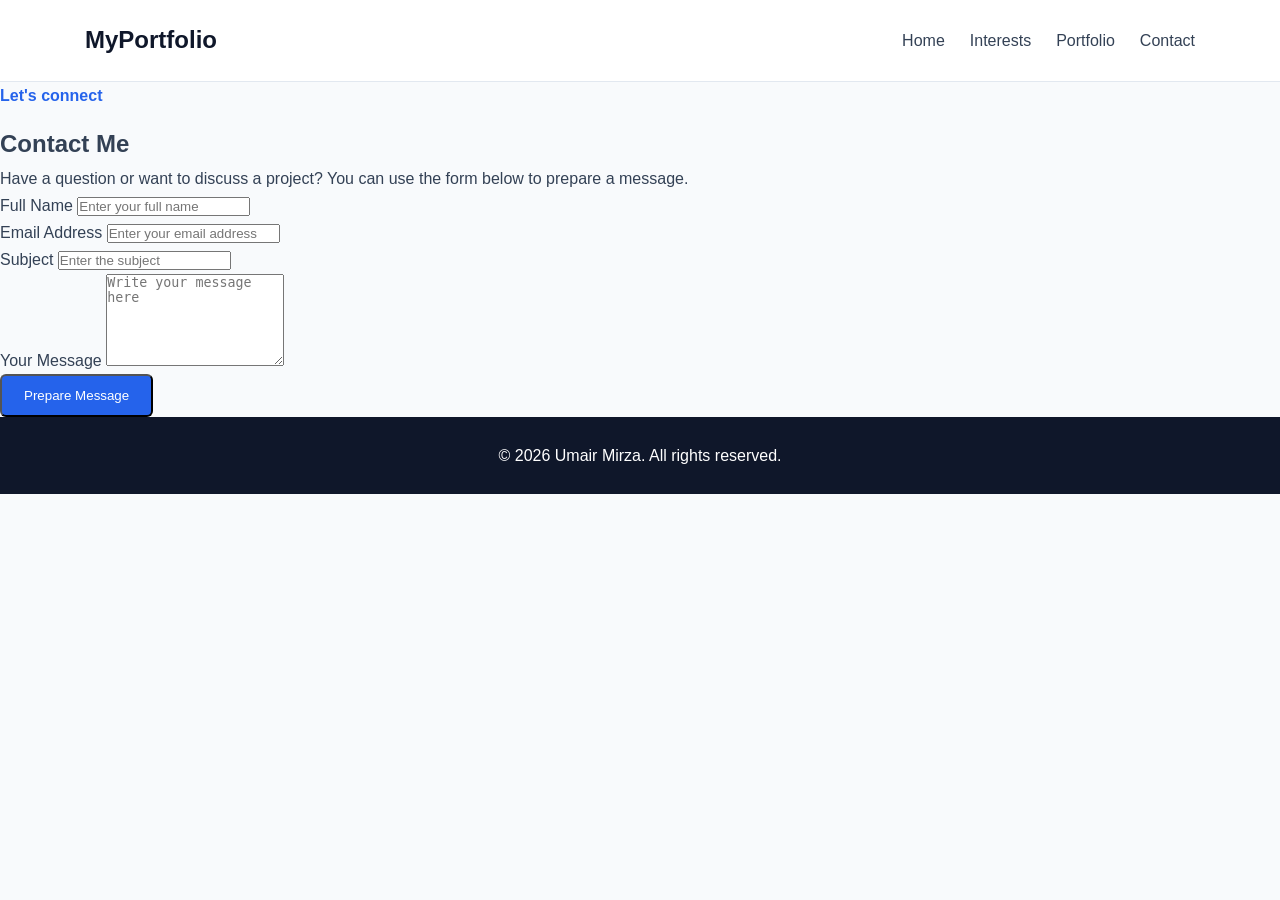
==== contact.html @ 887e73d8 "Create contact.html" ====
<!DOCTYPE html>
<html lang="en">

<head>
    <meta charset="UTF-8">
    <meta name="viewport" content="width=device-width, initial-scale=1.0">
    <meta name="description" content="Contact me about my work, projects and technical interests.">
    <title>Contact Me | My Portfolio</title>
    <link rel="stylesheet" href="assets/css/style.css">
</head>

<body>

<header>
    <nav class="navbar" aria-label="Main navigation">
        <a href="index.html" class="logo">MyPortfolio</a>

        <ul class="nav-links">
            <li><a href="index.html">Home</a></li>
            <li><a href="interests.html">Interests</a></li>
            <li><a href="portfolio.html">Portfolio</a></li>
            <li><a href="contact.html" aria-current="page">Contact</a></li>
        </ul>
    </nav>
</header>

<main class="page-container">

    <section class="page-heading">
        <p class="eyebrow">Let's connect</p>
        <h1>Contact Me</h1>

        <p>
            Have a question or want to discuss a project?
            You can use the form below to prepare a message.
        </p>
    </section>

    <section class="content-card contact-card">

        <form id="contactForm">

            <div class="form-group">
                <label for="name">Full Name</label>

                <input
                    type="text"
                    id="name"
                    name="name"
                    autocomplete="name"
                    required
                    minlength="2"
                    placeholder="Enter your full name"
                >
            </div>

            <div class="form-group">
                <label for="email">Email Address</label>

                <input
                    type="email"
                    id="email"
                    name="email"
                    autocomplete="email"
                    required
                    placeholder="Enter your email address"
                >
            </div>

            <div class="form-group">
                <label for="subject">Subject</label>

                <input
                    type="text"
                    id="subject"
                    name="subject"
                    required
                    placeholder="Enter the subject"
                >
            </div>

            <div class="form-group">
                <label for="message">Your Message</label>

                <textarea
                    id="message"
                    name="message"
                    rows="6"
                    required
                    minlength="10"
                    placeholder="Write your message here"
                ></textarea>
            </div>

            <button type="submit" class="btn">
                Prepare Message
            </button>

            <p
                id="formFeedback"
                role="status"
                aria-live="polite"
            ></p>

        </form>

    </section>

</main>

<footer>
    <p>&copy; 2026 Umair Mirza. All rights reserved.</p>
</footer>

<script src="assets/js/main.js"></script>

</body>
</html>
---- assets/css/style.css ----
* {
    margin: 0;
    padding: 0;
    box-sizing: border-box;
}

:root {
    --primary: #2563eb;
    --dark: #0f172a;
    --text: #334155;
    --muted: #64748b;
    --background: #f8fafc;
    --white: #ffffff;
}

body {
    font-family: Arial, sans-serif;
    background: var(--background);
    color: var(--text);
    line-height: 1.7;
}



header {
    background: var(--white);
    border-bottom: 1px solid #e2e8f0;
}

.navbar {
    max-width: 1150px;
    margin: auto;
    padding: 20px;
    display: flex;
    justify-content: space-between;
    align-items: center;
}

.logo {
    font-size: 24px;
    font-weight: bold;
    color: var(--dark);
    text-decoration: none;
}

.nav-links {
    display: flex;
    gap: 25px;
    list-style: none;
}

.nav-links a {
    text-decoration: none;
    color: var(--text);
    transition: color 0.3s ease;
}

.nav-links a:hover,
.nav-links a:focus-visible {
    color: var(--primary);
}



.hero {
    max-width: 1150px;
    margin: 70px auto;
    padding: 30px 20px;
    display: flex;
    align-items: center;
    justify-content: space-between;
    gap: 50px;
}

.hero-content {
    flex: 1;
}

.eyebrow {
    color: var(--primary);
    font-weight: bold;
    margin-bottom: 15px;
}

.hero h1 {
    font-size: 48px;
    color: var(--dark);
    line-height: 1.2;
}

.hero h1 span {
    color: var(--primary);
}

.hero h2 {
    margin: 15px 0;
    font-size: 23px;
}

.hero-description {
    margin: 20px 0;
    color: var(--muted);
}

.hero-image img {
    width: 300px;
    height: 300px;
    object-fit: cover;
    border-radius: 20px;
}



.hero-buttons {
    display: flex;
    gap: 15px;
    margin-top: 25px;
    flex-wrap: wrap;
}

.btn {
    display: inline-block;
    padding: 12px 22px;
    background: var(--primary);
    color: var(--white);
    text-decoration: none;
    border-radius: 6px;
}

.btn-outline {
    background: transparent;
    color: var(--primary);
    border: 1px solid var(--primary);
}

.btn:hover {
    opacity: 0.85;
}



.introduction {
    max-width: 900px;
    margin: 70px auto;
    padding: 30px 20px;
}

.introduction h2 {
    color: var(--dark);
    margin-bottom: 15px;
}



footer {
    background: var(--dark);
    color: var(--white);
    text-align: center;
    padding: 25px;
}



@media (max-width: 768px) {

    .navbar {
        flex-direction: column;
        gap: 15px;
    }

    .nav-links {
        flex-wrap: wrap;
        justify-content: center;
        gap: 15px;
    }

    .hero {
        flex-direction: column-reverse;
        text-align: center;
        margin: 35px auto;
    }

    .hero h1 {
        font-size: 36px;
    }

    .hero-buttons {
        justify-content: center;
    }

    .hero-image img {
        width: 230px;
        height: 230px;
    }

}
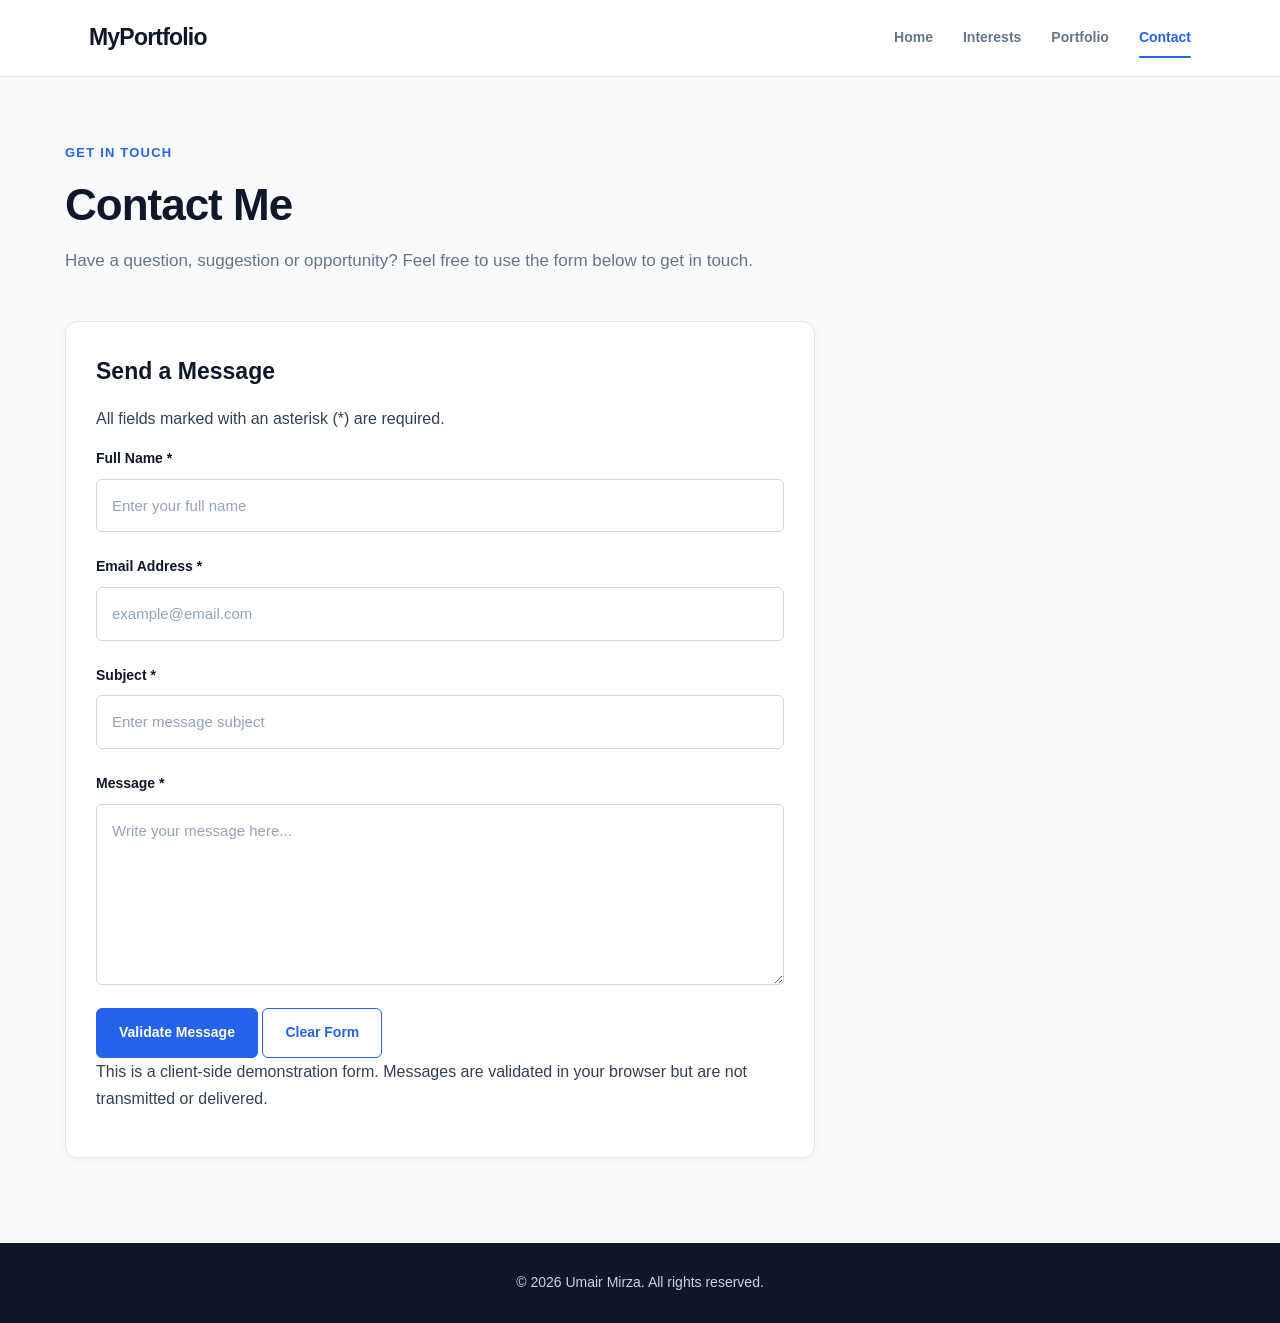
==== commit f56d9eb3: "Revise contact page metadata and form layout Updated contact page content and structure for clarity " ====
--- a/contact.html
+++ b/contact.html
@@ -1,119 +1,238 @@
-
 <!DOCTYPE html>
 <html lang="en">
 
 <head>
+
     <meta charset="UTF-8">
-    <meta name="viewport" content="width=device-width, initial-scale=1.0">
-    <meta name="description" content="Contact me about my work, projects and technical interests.">
-    <title>Contact Me | My Portfolio</title>
+
+    <meta name="viewport"
+          content="width=device-width, initial-scale=1.0">
+
+    <meta name="description"
+          content="Contact Umair Mirza through his personal portfolio.">
+
+    <title>Contact | Umair Mirza</title>
+
     <link rel="stylesheet" href="assets/css/style.css">
+
+    <script src="assets/js/main.js" defer></script>
+
 </head>
 
 <body>
 
 <header>
+
     <nav class="navbar" aria-label="Main navigation">
-        <a href="index.html" class="logo">MyPortfolio</a>
+
+        <a href="index.html" class="logo">
+            MyPortfolio
+        </a>
 
         <ul class="nav-links">
+
             <li><a href="index.html">Home</a></li>
+
             <li><a href="interests.html">Interests</a></li>
+
             <li><a href="portfolio.html">Portfolio</a></li>
-            <li><a href="contact.html" aria-current="page">Contact</a></li>
+
+            <li>
+                <a href="contact.html" aria-current="page">
+                    Contact
+                </a>
+            </li>
+
         </ul>
+
     </nav>
+
 </header>
 
+
 <main class="page-container">
 
     <section class="page-heading">
-        <p class="eyebrow">Let's connect</p>
+
+        <p class="eyebrow">Get In Touch</p>
+
         <h1>Contact Me</h1>
 
         <p>
-            Have a question or want to discuss a project?
-            You can use the form below to prepare a message.
+            Have a question, suggestion or opportunity?
+            Feel free to use the form below to get in touch.
         </p>
+
     </section>
 
+
     <section class="content-card contact-card">
 
-        <form id="contactForm">
-
-            <div class="form-group">
-                <label for="name">Full Name</label>
+        <h2>Send a Message</h2>
+
+        <p>
+            All fields marked with an asterisk (*) are required.
+        </p>
+
+
+        <form id="contactForm" novalidate>
+
+
+
+            <div class="form-group">
+
+                <label for="name">
+                    Full Name *
+                </label>
 
                 <input
                     type="text"
                     id="name"
                     name="name"
+                    placeholder="Enter your full name"
                     autocomplete="name"
                     required
                     minlength="2"
-                    placeholder="Enter your full name"
-                >
-            </div>
-
-            <div class="form-group">
-                <label for="email">Email Address</label>
+                    maxlength="60"
+                    aria-describedby="nameError"
+                >
+
+                <small
+                    id="nameError"
+                    class="field-error"
+                ></small>
+
+            </div>
+
+
+
+
+            <div class="form-group">
+
+                <label for="email">
+                    Email Address *
+                </label>
 
                 <input
                     type="email"
                     id="email"
                     name="email"
+                    placeholder="example@email.com"
                     autocomplete="email"
                     required
-                    placeholder="Enter your email address"
-                >
-            </div>
-
-            <div class="form-group">
-                <label for="subject">Subject</label>
+                    maxlength="254"
+                    aria-describedby="emailError"
+                >
+
+                <small
+                    id="emailError"
+                    class="field-error"
+                ></small>
+
+            </div>
+
+
+
+
+            <div class="form-group">
+
+                <label for="subject">
+                    Subject *
+                </label>
 
                 <input
                     type="text"
                     id="subject"
                     name="subject"
-                    required
-                    placeholder="Enter the subject"
-                >
-            </div>
-
-            <div class="form-group">
-                <label for="message">Your Message</label>
+                    placeholder="Enter message subject"
+                    required
+                    minlength="3"
+                    maxlength="100"
+                    aria-describedby="subjectError"
+                >
+
+                <small
+                    id="subjectError"
+                    class="field-error"
+                ></small>
+
+            </div>
+
+
+
+            <div class="form-group">
+
+                <label for="message">
+                    Message *
+                </label>
 
                 <textarea
                     id="message"
                     name="message"
+                    placeholder="Write your message here..."
+                    required
+                    minlength="10"
+                    maxlength="2000"
                     rows="6"
-                    required
-                    minlength="10"
-                    placeholder="Write your message here"
+                    aria-describedby="messageError"
                 ></textarea>
-            </div>
-
-            <button type="submit" class="btn">
-                Prepare Message
-            </button>
-
-            <p
+
+                <small
+                    id="messageError"
+                    class="field-error"
+                ></small>
+
+            </div>
+
+
+
+
+            <div
                 id="formFeedback"
+                class="form-feedback"
                 role="status"
                 aria-live="polite"
-            ></p>
+            ></div>
+
+
+
+            <div class="form-actions">
+
+                <button type="submit" class="btn">
+                    Validate Message
+                </button>
+
+                <button
+                    type="reset"
+                    class="btn btn-outline"
+                >
+                    Clear Form
+                </button>
+
+            </div>
 
         </form>
 
+        <p class="form-disclaimer">
+            This is a client-side demonstration form.
+            Messages are validated in your browser but
+            are not transmitted or delivered.
+        </p>
+
     </section>
 
 </main>
 
+
 <footer>
-    <p>&copy; 2026 Umair Mirza. All rights reserved.</p>
+
+    <p>
+        &copy; 2026 Umair Mirza.
+        All rights reserved.
+    </p>
+
 </footer>
 
-<script src="assets/js/main.js"></script>
-
 </body>
+
 </html>
--- a/assets/css/style.css
+++ b/assets/css/style.css
@@ -1,163 +1,567 @@
+:root {
+    --primary: #2563eb;
+    --primary-hover: #1d4ed8;
+    --primary-light: #eff6ff;
+
+    --dark: #0f172a;
+    --text: #334155;
+    --muted: #64748b;
+
+    --background: #f8fafc;
+    --white: #ffffff;
+
+    --border: #e2e8f0;
+    --success: #15803d;
+
+    --radius-sm: 6px;
+    --radius-md: 12px;
+    --radius-lg: 18px;
+
+    --shadow-sm: 0 2px 8px rgba(15, 23, 42, 0.04);
+    --shadow-md: 0 8px 24px rgba(15, 23, 42, 0.07);
+
+    --container: 1150px;
+}
+
+
+
+
 * {
     margin: 0;
     padding: 0;
     box-sizing: border-box;
 }
 
-:root {
-    --primary: #2563eb;
-    --dark: #0f172a;
-    --text: #334155;
-    --muted: #64748b;
-    --background: #f8fafc;
-    --white: #ffffff;
+html {
+    scroll-behavior: smooth;
 }
 
 body {
-    font-family: Arial, sans-serif;
+    font-family: Arial, Helvetica, sans-serif;
     background: var(--background);
     color: var(--text);
     line-height: 1.7;
-}
+    font-size: 16px;
+}
+
+img {
+    max-width: 100%;
+    display: block;
+}
+
+a {
+    color: inherit;
+}
+
+button,
+input,
+textarea {
+    font: inherit;
+}
+
+button {
+    cursor: pointer;
+}
+
+::selection {
+    background: #bfdbfe;
+    color: var(--dark);
+}
+
 
 
 
 header {
-    background: var(--white);
-    border-bottom: 1px solid #e2e8f0;
+    background: rgba(255, 255, 255, 0.96);
+    border-bottom: 1px solid var(--border);
+    position: sticky;
+    top: 0;
+    z-index: 100;
 }
 
 .navbar {
-    max-width: 1150px;
+    max-width: var(--container);
+    min-height: 76px;
     margin: auto;
-    padding: 20px;
+    padding: 16px 24px;
+
     display: flex;
     justify-content: space-between;
     align-items: center;
+    gap: 25px;
 }
 
 .logo {
-    font-size: 24px;
-    font-weight: bold;
-    color: var(--dark);
+    color: var(--dark);
+    font-size: 23px;
+    font-weight: 800;
+    letter-spacing: -0.8px;
     text-decoration: none;
 }
 
 .nav-links {
     display: flex;
-    gap: 25px;
+    align-items: center;
+    gap: 30px;
     list-style: none;
 }
 
 .nav-links a {
+    position: relative;
+    display: inline-block;
     text-decoration: none;
-    color: var(--text);
-    transition: color 0.3s ease;
+    color: var(--muted);
+    font-size: 14px;
+    font-weight: 600;
+    padding: 8px 0;
+    transition: color 0.2s ease;
 }
 
 .nav-links a:hover,
-.nav-links a:focus-visible {
+.nav-links a[aria-current="page"] {
     color: var(--primary);
 }
 
+.nav-links a[aria-current="page"]::after {
+    content: "";
+    position: absolute;
+    bottom: 0;
+    left: 0;
+    width: 100%;
+    height: 2px;
+    background: var(--primary);
+    border-radius: 2px;
+}
+
+
 
 
 .hero {
-    max-width: 1150px;
-    margin: 70px auto;
-    padding: 30px 20px;
+    max-width: var(--container);
+    min-height: 540px;
+    margin: 55px auto;
+    padding: 45px 24px;
+
     display: flex;
     align-items: center;
     justify-content: space-between;
-    gap: 50px;
+    gap: 70px;
 }
 
 .hero-content {
     flex: 1;
+    max-width: 650px;
 }
 
 .eyebrow {
     color: var(--primary);
-    font-weight: bold;
+    font-size: 13px;
+    font-weight: 700;
+    letter-spacing: 1.2px;
+    text-transform: uppercase;
     margin-bottom: 15px;
 }
 
 .hero h1 {
-    font-size: 48px;
-    color: var(--dark);
-    line-height: 1.2;
+    color: var(--dark);
+    font-size: clamp(38px, 5vw, 58px);
+    line-height: 1.15;
+    letter-spacing: -2px;
 }
 
 .hero h1 span {
+    display: block;
     color: var(--primary);
 }
 
 .hero h2 {
-    margin: 15px 0;
+    color: var(--text);
     font-size: 23px;
+    font-weight: 600;
+    margin-top: 18px;
 }
 
 .hero-description {
-    margin: 20px 0;
     color: var(--muted);
+    font-size: 17px;
+    max-width: 570px;
+    margin: 22px 0;
+}
+
+.hero-content > p:not(.eyebrow) {
+    margin-bottom: 8px;
+}
+
+.hero-image {
+    flex-shrink: 0;
 }
 
 .hero-image img {
-    width: 300px;
-    height: 300px;
+    width: 310px;
+    height: 310px;
     object-fit: cover;
-    border-radius: 20px;
-}
+    border-radius: 50%;
+    border: 7px solid var(--white);
+    box-shadow: var(--shadow-md);
+}
+
 
 
 
 .hero-buttons {
     display: flex;
-    gap: 15px;
-    margin-top: 25px;
     flex-wrap: wrap;
+    gap: 14px;
+    margin-top: 28px;
 }
 
 .btn {
-    display: inline-block;
+    display: inline-flex;
+    align-items: center;
+    justify-content: center;
+
     padding: 12px 22px;
+    border-radius: var(--radius-sm);
+
     background: var(--primary);
     color: var(--white);
+
+    border: 1px solid var(--primary);
     text-decoration: none;
-    border-radius: 6px;
+    font-size: 14px;
+    font-weight: 700;
+
+    transition:
+        background 0.2s ease,
+        transform 0.2s ease,
+        box-shadow 0.2s ease;
+}
+
+.btn:hover {
+    background: var(--primary-hover);
+    transform: translateY(-2px);
+    box-shadow: var(--shadow-sm);
 }
 
 .btn-outline {
     background: transparent;
     color: var(--primary);
-    border: 1px solid var(--primary);
-}
-
-.btn:hover {
-    opacity: 0.85;
-}
+}
+
+.btn-outline:hover {
+    background: var(--primary-light);
+    color: var(--primary-hover);
+}
+
 
 
 
 .introduction {
     max-width: 900px;
-    margin: 70px auto;
-    padding: 30px 20px;
+    margin: 45px auto 80px;
+    padding: 35px;
+
+    background: var(--white);
+    border: 1px solid var(--border);
+    border-radius: var(--radius-md);
 }
 
 .introduction h2 {
     color: var(--dark);
+    font-size: 27px;
+    margin-bottom: 14px;
+}
+
+
+
+
+.page-container {
+    width: 90%;
+    max-width: var(--container);
+    min-height: 65vh;
+    margin: 65px auto 85px;
+}
+
+.page-heading {
+    max-width: 720px;
+    margin-bottom: 45px;
+}
+
+.page-heading h1 {
+    color: var(--dark);
+    font-size: clamp(34px, 4vw, 44px);
+    line-height: 1.2;
+    letter-spacing: -1px;
+    margin: 10px 0 15px;
+}
+
+.page-heading > p:not(.eyebrow) {
+    color: var(--muted);
+    font-size: 17px;
+}
+
+
+
+
+.content-card {
+    background: var(--white);
+    border: 1px solid var(--border);
+    border-radius: var(--radius-md);
+
+    padding: 30px;
+    margin-bottom: 25px;
+
+    box-shadow: var(--shadow-sm);
+}
+
+.content-card h2 {
+    color: var(--dark);
+    font-size: 23px;
+    margin-bottom: 14px;
+}
+
+.content-card p {
     margin-bottom: 15px;
 }
+
+
+
+
+.interest-list {
+    display: grid;
+    grid-template-columns: repeat(2, minmax(0, 1fr));
+    gap: 25px;
+}
+
+.interest-list .content-card {
+    margin-bottom: 0;
+    transition:
+        transform 0.2s ease,
+        box-shadow 0.2s ease;
+}
+
+.interest-list .content-card:hover {
+    transform: translateY(-4px);
+    box-shadow: var(--shadow-md);
+}
+
+.interest-list .content-card img {
+    width: 100%;
+    height: 175px;
+    object-fit: contain;
+    margin-top: 20px;
+    border-radius: var(--radius-sm);
+}
+
+
+
+
+.project-grid {
+    display: grid;
+    grid-template-columns: repeat(2, minmax(0, 1fr));
+    gap: 25px;
+}
+
+.project-card {
+    background: var(--white);
+    border: 1px solid var(--border);
+    border-radius: var(--radius-md);
+    overflow: hidden;
+
+    box-shadow: var(--shadow-sm);
+
+    transition:
+        transform 0.2s ease,
+        box-shadow 0.2s ease;
+}
+
+.project-card:hover {
+    transform: translateY(-5px);
+    box-shadow: var(--shadow-md);
+}
+
+.project-image {
+    background: #f1f5f9;
+    padding: 20px;
+}
+
+.project-image img {
+    width: 100%;
+    height: 185px;
+    object-fit: contain;
+}
+
+.project-content {
+    padding: 25px;
+}
+
+.project-content h2 {
+    color: var(--dark);
+    font-size: 21px;
+    margin: 8px 0 12px;
+}
+
+.project-content p:not(.project-category) {
+    color: var(--muted);
+    font-size: 15px;
+}
+
+.project-category {
+    color: var(--primary);
+    font-size: 12px;
+    font-weight: 700;
+    letter-spacing: 0.7px;
+    text-transform: uppercase;
+}
+
+.text-link {
+    display: inline-block;
+    margin-top: 15px;
+
+    color: var(--primary);
+    font-size: 14px;
+    font-weight: 700;
+
+    text-decoration: none;
+    transition: color 0.2s ease;
+}
+
+.text-link:hover {
+    color: var(--primary-hover);
+    text-decoration: underline;
+}
+
+
+
+.technology-tags {
+    display: flex;
+    flex-wrap: wrap;
+    gap: 8px;
+    margin-top: 18px;
+}
+
+.technology-tags span {
+    background: var(--primary-light);
+    color: var(--primary);
+
+    padding: 5px 11px;
+    border-radius: 5px;
+
+    font-size: 12px;
+    font-weight: 700;
+}
+
+
+.project-details {
+    max-width: 850px;
+}
+
+.project-details h3 {
+    color: var(--dark);
+    font-size: 19px;
+    margin: 27px 0 12px;
+}
+
+.project-details ul {
+    padding-left: 25px;
+    margin-bottom: 20px;
+}
+
+.project-details li {
+    margin-bottom: 8px;
+}
+
+
+
+
+.contact-card {
+    max-width: 750px;
+}
+
+.form-group {
+    margin-bottom: 23px;
+}
+
+.form-group label {
+    display: block;
+    color: var(--dark);
+    font-size: 14px;
+    font-weight: 700;
+    margin-bottom: 8px;
+}
+
+.form-group input,
+.form-group textarea {
+    display: block;
+    width: 100%;
+
+    padding: 13px 15px;
+
+    border: 1px solid #cbd5e1;
+    border-radius: var(--radius-sm);
+
+    background: var(--white);
+    color: var(--dark);
+    font-size: 15px;
+}
+
+.form-group textarea {
+    resize: vertical;
+    min-height: 140px;
+}
+
+.form-group input::placeholder,
+.form-group textarea::placeholder {
+    color: #94a3b8;
+}
+
+
+
+
+a:focus-visible,
+button:focus-visible,
+input:focus-visible,
+textarea:focus-visible {
+    outline: 3px solid #2563eb;
+    outline-offset: 3px;
+}
+
+a,
+button,
+input,
+textarea {
+    scroll-margin-top: 100px;
+}
+
 
 
 
 footer {
     background: var(--dark);
-    color: var(--white);
+    color: #cbd5e1;
+
     text-align: center;
-    padding: 25px;
-}
+    padding: 28px 20px;
+
+    font-size: 14px;
+}
+
+
+
+
+@media (max-width: 900px) {
+
+    .hero {
+        gap: 35px;
+    }
+
+    .hero-image img {
+        width: 250px;
+        height: 250px;
+    }
+
+}
+
 
 
 
@@ -165,23 +569,31 @@
 
     .navbar {
         flex-direction: column;
-        gap: 15px;
+        padding: 18px;
+        gap: 14px;
     }
 
     .nav-links {
         flex-wrap: wrap;
         justify-content: center;
-        gap: 15px;
+        gap: 12px 22px;
     }
 
     .hero {
         flex-direction: column-reverse;
         text-align: center;
-        margin: 35px auto;
+        margin: 25px auto;
+        padding: 25px 20px;
+        gap: 30px;
     }
 
     .hero h1 {
-        font-size: 36px;
+        font-size: 40px;
+    }
+
+    .hero-description {
+        margin-left: auto;
+        margin-right: auto;
     }
 
     .hero-buttons {
@@ -189,8 +601,358 @@
     }
 
     .hero-image img {
-        width: 230px;
-        height: 230px;
-    }
-
-}
+        width: 220px;
+        height: 220px;
+    }
+
+    .introduction {
+        width: 90%;
+        padding: 25px;
+    }
+
+    .interest-list,
+    .project-grid {
+        grid-template-columns: 1fr;
+    }
+
+    .page-container {
+        margin: 40px auto 60px;
+    }
+
+}
+
+
+
+
+@media (max-width: 420px) {
+
+    body {
+        font-size: 15px;
+    }
+
+    .nav-links {
+        gap: 10px 15px;
+    }
+
+    .nav-links a {
+        font-size: 13px;
+    }
+
+    .hero h1 {
+        font-size: 34px;
+    }
+
+    .hero h2 {
+        font-size: 19px;
+    }
+
+    .hero-buttons {
+        flex-direction: column;
+    }
+
+    .btn {
+        width: 100%;
+    }
+
+    .content-card {
+        padding: 20px;
+    }
+
+}
+
+
+
+
+@media (prefers-reduced-motion: reduce) {
+
+    *,
+    *::before,
+    *::after {
+        scroll-behavior: auto !important;
+        transition-duration: 0.01ms !important;
+        animation-duration: 0.01ms !important;
+        animation-iteration-count: 1 !important;
+    }
+
+}
+
+
+
+.interest-card {
+    display: flex;
+    flex-direction: column;
+    padding: 0;
+    overflow: hidden;
+}
+
+.interest-image {
+    background: #eff6ff;
+    padding: 20px;
+}
+
+.interest-image img {
+    width: 100%;
+    height: 190px;
+    object-fit: contain;
+}
+
+.interest-content {
+    padding: 25px;
+}
+
+.interest-content h2 {
+    font-size: 23px;
+    margin: 8px 0 15px;
+}
+
+.interest-content p:not(.project-category) {
+    color: var(--text);
+    font-size: 15px;
+    line-height: 1.8;
+}
+
+.interest-card:hover {
+    border-color: #bfdbfe;
+}
+
+@media (max-width: 768px) {
+
+    .interest-image img {
+        height: 165px;
+    }
+
+    .interest-content {
+        padding: 20px;
+    }
+
+}
+
+
+
+.profile-information {
+    margin-top: 22px;
+    padding: 18px 20px;
+    background: var(--white);
+    border: 1px solid var(--border);
+    border-radius: var(--radius-md);
+}
+
+.profile-information p {
+    margin-bottom: 8px;
+    font-size: 14px;
+}
+
+.profile-information p:last-child {
+    margin-bottom: 0;
+}
+
+.profile-information strong {
+    color: var(--dark);
+}
+
+
+
+.project-actions {
+    display: flex;
+    flex-wrap: wrap;
+    align-items: center;
+    gap: 14px;
+    margin-top: 22px;
+}
+
+.quick-view {
+    cursor: pointer;
+}
+
+
+
+
+.project-modal {
+    width: min(90%, 650px);
+    max-height: 85vh;
+
+    margin: auto;
+    padding: 0;
+
+    border: 1px solid var(--border);
+    border-radius: var(--radius-lg);
+
+    background: var(--white);
+    color: var(--text);
+
+    box-shadow: 0 20px 60px rgba(15, 23, 42, 0.2);
+}
+
+.project-modal[open] {
+    display: block;
+}
+
+.project-modal::backdrop {
+    background: rgba(15, 23, 42, 0.65);
+    backdrop-filter: blur(3px);
+}
+
+
+
+.modal-header {
+    display: flex;
+    align-items: center;
+    justify-content: space-between;
+    gap: 15px;
+
+    padding: 22px 25px;
+
+    border-bottom: 1px solid var(--border);
+}
+
+.modal-header h2 {
+    color: var(--dark);
+    font-size: 21px;
+}
+
+.modal-close {
+    width: 38px;
+    height: 38px;
+
+    display: flex;
+    align-items: center;
+    justify-content: center;
+
+    border: none;
+    border-radius: 50%;
+
+    background: #f1f5f9;
+    color: var(--dark);
+
+    font-size: 25px;
+}
+
+.modal-close:hover {
+    background: #e2e8f0;
+}
+
+
+
+
+.modal-content {
+    padding: 25px;
+    overflow-y: auto;
+}
+
+.modal-content h2 {
+    color: var(--dark);
+    margin: 12px 0;
+}
+
+.modal-content h3 {
+    color: var(--dark);
+    font-size: 17px;
+    margin: 23px 0 12px;
+}
+
+.modal-content ul {
+    padding-left: 23px;
+}
+
+.modal-content li {
+    margin-bottom: 8px;
+}
+
+.modal-content > p {
+    margin-bottom: 15px;
+}
+
+.project-status {
+    margin: 22px 0;
+    padding: 12px 15px;
+
+    border-radius: var(--radius-sm);
+    background: var(--primary-light);
+
+    color: var(--dark);
+    font-size: 13px;
+    font-weight: 600;
+}
+
+
+
+
+.project-details {
+    max-width: 900px;
+    margin: 0 auto;
+}
+
+.project-details > h1 {
+    color: var(--dark);
+    font-size: 34px;
+    line-height: 1.3;
+    margin: 12px 0 20px;
+}
+
+.project-details > h2 {
+    color: var(--dark);
+    font-size: 21px;
+    margin: 30px 0 14px;
+}
+
+.project-description {
+    font-size: 17px;
+    color: var(--muted);
+    line-height: 1.8;
+    margin-bottom: 25px;
+}
+
+.project-details > ul {
+    padding-left: 25px;
+}
+
+.project-details > ul li {
+    margin-bottom: 10px;
+}
+
+.project-detail-actions {
+    display: flex;
+    flex-wrap: wrap;
+    gap: 14px;
+    margin-top: 30px;
+}
+
+
+
+.project-empty-state {
+    text-align: center;
+    padding: 55px 25px;
+}
+
+.project-empty-state h2 {
+    font-size: 25px;
+}
+
+
+
+@media (max-width: 600px) {
+
+    .project-modal {
+        width: 94%;
+        max-height: 90vh;
+    }
+
+    .modal-header,
+    .modal-content {
+        padding: 18px;
+    }
+
+    .project-details > h1 {
+        font-size: 27px;
+    }
+
+    .project-actions {
+        align-items: stretch;
+        flex-direction: column;
+    }
+
+    .project-actions .btn {
+        width: 100%;
+    }
+
+}
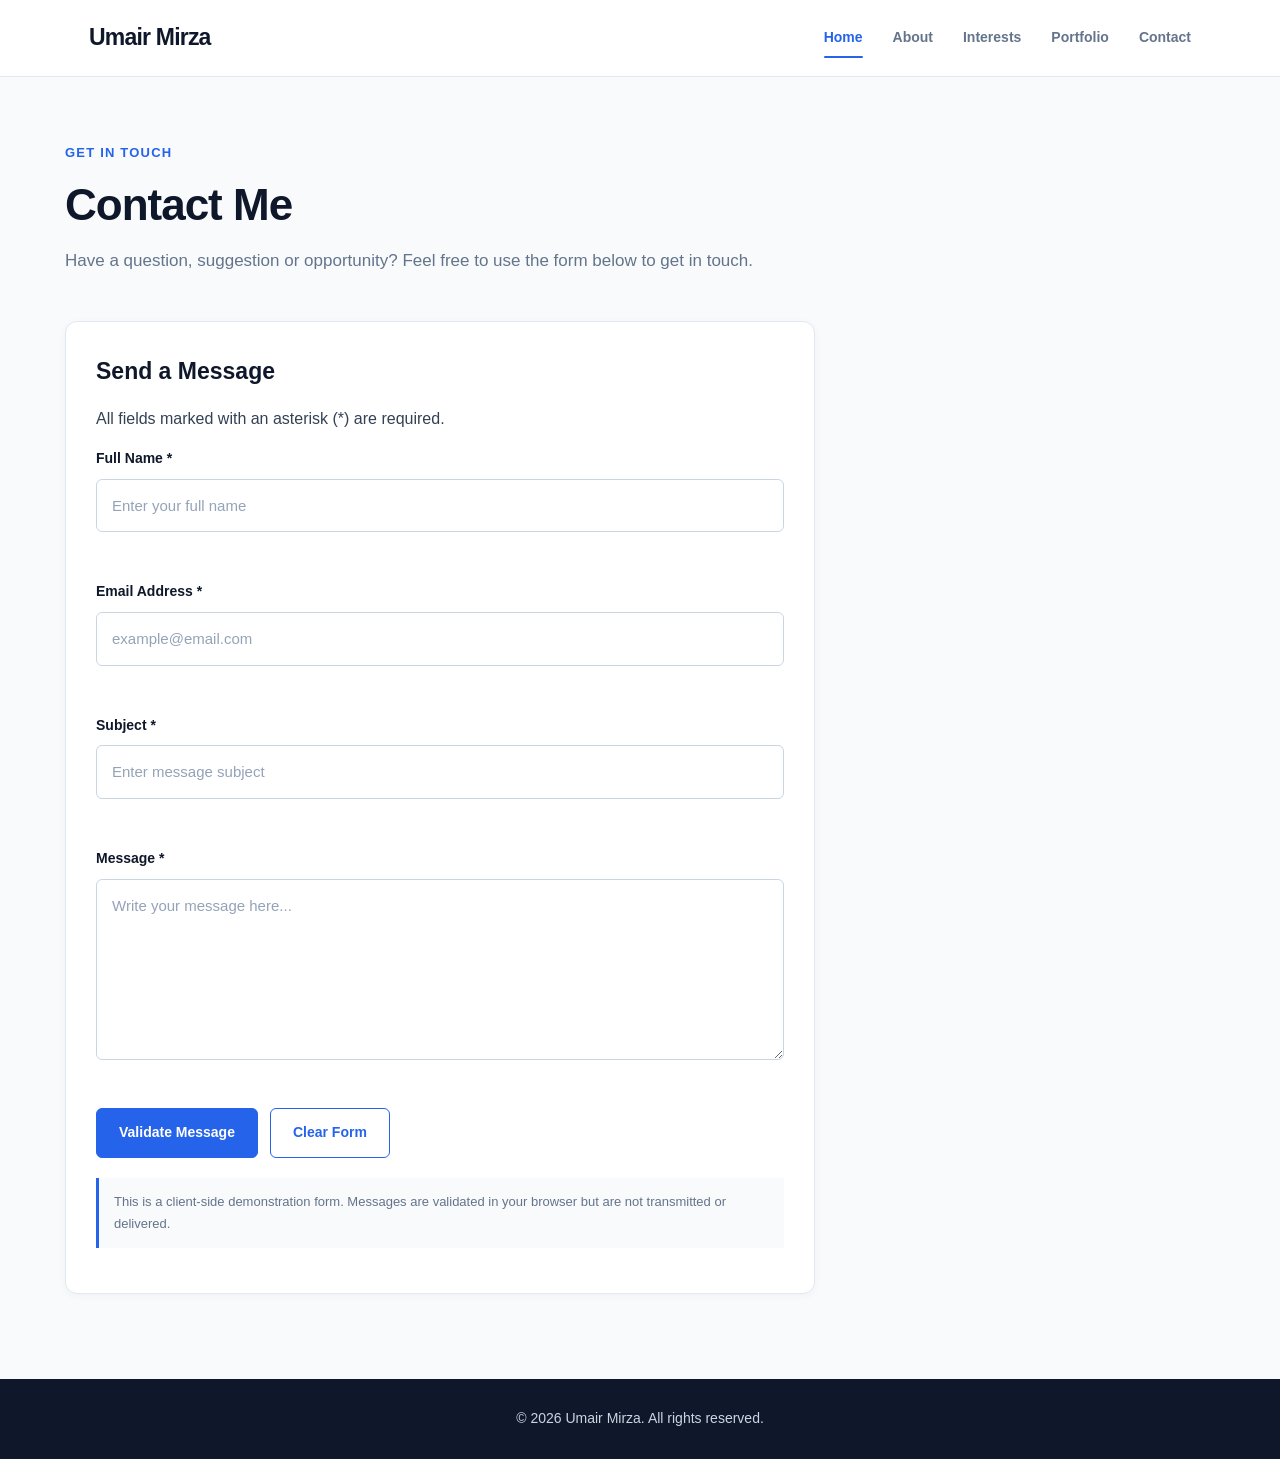
==== commit 3c0cff50: "Refactor header and navigation structure in contact.html" ====
--- a/contact.html
+++ b/contact.html
@@ -21,33 +21,47 @@
 
 <body>
 
-<header>
-
-    <nav class="navbar" aria-label="Main navigation">
-
-        <a href="index.html" class="logo">
-            MyPortfolio
-        </a>
-
-        <ul class="nav-links">
-
-            <li><a href="index.html">Home</a></li>
-
-            <li><a href="interests.html">Interests</a></li>
-
-            <li><a href="portfolio.html">Portfolio</a></li>
-
-            <li>
-                <a href="contact.html" aria-current="page">
-                    Contact
-                </a>
-            </li>
-
-        </ul>
-
-    </nav>
-
-</header>
+ <header class="site-header">
+        <nav class="navbar" aria-label="Main navigation">
+
+            <a href="index.html" class="logo">
+                Umair Mirza
+            </a>
+
+            <ul class="nav-links">
+                <li>
+                    <a href="index.html" aria-current="page">
+                        Home
+                    </a>
+                </li>
+
+                <li>
+                    <a href="about.html">
+                        About
+                    </a>
+                </li>
+
+                <li>
+                    <a href="interests.html">
+                        Interests
+                    </a>
+                </li>
+
+                <li>
+                    <a href="portfolio.html">
+                        Portfolio
+                    </a>
+                </li>
+
+                <li>
+                    <a href="contact.html">
+                        Contact
+                    </a>
+                </li>
+            </ul>
+
+        </nav>
+    </header>
 
 
 <main class="page-container">
--- a/assets/css/style.css
+++ b/assets/css/style.css
@@ -1,3 +1,4 @@
+
 :root {
     --primary: #2563eb;
     --primary-hover: #1d4ed8;
@@ -22,9 +23,6 @@
 
     --container: 1150px;
 }
-
-
-
 
 * {
     margin: 0;
@@ -63,13 +61,16 @@
     cursor: pointer;
 }
 
+input,
+textarea,
+select {
+    max-width: 100%;
+}
+
 ::selection {
     background: #bfdbfe;
     color: var(--dark);
 }
-
-
-
 
 header {
     background: rgba(255, 255, 255, 0.96);
@@ -133,9 +134,6 @@
     border-radius: 2px;
 }
 
-
-
-
 .hero {
     max-width: var(--container);
     min-height: 540px;
@@ -205,9 +203,6 @@
     box-shadow: var(--shadow-md);
 }
 
-
-
-
 .hero-buttons {
     display: flex;
     flex-wrap: wrap;
@@ -219,18 +214,14 @@
     display: inline-flex;
     align-items: center;
     justify-content: center;
-
     padding: 12px 22px;
     border-radius: var(--radius-sm);
-
     background: var(--primary);
     color: var(--white);
-
     border: 1px solid var(--primary);
     text-decoration: none;
     font-size: 14px;
     font-weight: 700;
-
     transition:
         background 0.2s ease,
         transform 0.2s ease,
@@ -253,14 +244,10 @@
     color: var(--primary-hover);
 }
 
-
-
-
 .introduction {
     max-width: 900px;
     margin: 45px auto 80px;
     padding: 35px;
-
     background: var(--white);
     border: 1px solid var(--border);
     border-radius: var(--radius-md);
@@ -271,9 +258,6 @@
     font-size: 27px;
     margin-bottom: 14px;
 }
-
-
-
 
 .page-container {
     width: 90%;
@@ -300,17 +284,12 @@
     font-size: 17px;
 }
 
-
-
-
 .content-card {
     background: var(--white);
     border: 1px solid var(--border);
     border-radius: var(--radius-md);
-
     padding: 30px;
     margin-bottom: 25px;
-
     box-shadow: var(--shadow-sm);
 }
 
@@ -323,9 +302,6 @@
 .content-card p {
     margin-bottom: 15px;
 }
-
-
-
 
 .interest-list {
     display: grid;
@@ -353,8 +329,42 @@
     border-radius: var(--radius-sm);
 }
 
-
-
+.interest-card {
+    display: flex;
+    flex-direction: column;
+    padding: 0;
+    overflow: hidden;
+}
+
+.interest-image {
+    background: var(--primary-light);
+    padding: 20px;
+}
+
+.interest-image img {
+    width: 100%;
+    height: 190px;
+    object-fit: contain;
+}
+
+.interest-content {
+    padding: 25px;
+}
+
+.interest-content h2 {
+    font-size: 23px;
+    margin: 8px 0 15px;
+}
+
+.interest-content p:not(.project-category) {
+    color: var(--text);
+    font-size: 15px;
+    line-height: 1.8;
+}
+
+.interest-card:hover {
+    border-color: #bfdbfe;
+}
 
 .project-grid {
     display: grid;
@@ -367,9 +377,7 @@
     border: 1px solid var(--border);
     border-radius: var(--radius-md);
     overflow: hidden;
-
     box-shadow: var(--shadow-sm);
-
     transition:
         transform 0.2s ease,
         box-shadow 0.2s ease;
@@ -417,11 +425,9 @@
 .text-link {
     display: inline-block;
     margin-top: 15px;
-
     color: var(--primary);
     font-size: 14px;
     font-weight: 700;
-
     text-decoration: none;
     transition: color 0.2s ease;
 }
@@ -431,8 +437,6 @@
     text-decoration: underline;
 }
 
-
-
 .technology-tags {
     display: flex;
     flex-wrap: wrap;
@@ -443,17 +447,15 @@
 .technology-tags span {
     background: var(--primary-light);
     color: var(--primary);
-
     padding: 5px 11px;
     border-radius: 5px;
-
     font-size: 12px;
     font-weight: 700;
 }
 
-
 .project-details {
-    max-width: 850px;
+    max-width: 900px;
+    margin: 0 auto;
 }
 
 .project-details h3 {
@@ -471,8 +473,172 @@
     margin-bottom: 8px;
 }
 
-
-
+.project-details > h1 {
+    color: var(--dark);
+    font-size: 34px;
+    line-height: 1.3;
+    margin: 12px 0 20px;
+}
+
+.project-details > h2 {
+    color: var(--dark);
+    font-size: 21px;
+    margin: 30px 0 14px;
+}
+
+.project-description {
+    font-size: 17px;
+    color: var(--muted);
+    line-height: 1.8;
+    margin-bottom: 25px;
+}
+
+.project-details > ul {
+    padding-left: 25px;
+}
+
+.project-details > ul li {
+    margin-bottom: 10px;
+}
+
+.project-detail-actions {
+    display: flex;
+    flex-wrap: wrap;
+    gap: 14px;
+    margin-top: 30px;
+}
+
+.project-empty-state {
+    text-align: center;
+    padding: 55px 25px;
+}
+
+.project-empty-state h2 {
+    font-size: 25px;
+}
+
+.project-actions {
+    display: flex;
+    flex-wrap: wrap;
+    align-items: center;
+    gap: 14px;
+    margin-top: 22px;
+}
+
+.quick-view {
+    cursor: pointer;
+}
+
+.project-modal {
+    width: min(90%, 650px);
+    max-height: 85vh;
+    margin: auto;
+    padding: 0;
+    border: 1px solid var(--border);
+    border-radius: var(--radius-lg);
+    background: var(--white);
+    color: var(--text);
+    box-shadow: 0 20px 60px rgba(15, 23, 42, 0.2);
+}
+
+.project-modal[open] {
+    display: block;
+}
+
+.project-modal::backdrop {
+    background: rgba(15, 23, 42, 0.65);
+    backdrop-filter: blur(3px);
+}
+
+.modal-header {
+    display: flex;
+    align-items: center;
+    justify-content: space-between;
+    gap: 15px;
+    padding: 22px 25px;
+    border-bottom: 1px solid var(--border);
+}
+
+.modal-header h2 {
+    color: var(--dark);
+    font-size: 21px;
+}
+
+.modal-close {
+    width: 38px;
+    height: 38px;
+    display: flex;
+    align-items: center;
+    justify-content: center;
+    border: none;
+    border-radius: 50%;
+    background: #f1f5f9;
+    color: var(--dark);
+    font-size: 25px;
+}
+
+.modal-close:hover {
+    background: #e2e8f0;
+}
+
+.modal-content {
+    padding: 25px;
+    overflow-y: auto;
+}
+
+.modal-content h2 {
+    color: var(--dark);
+    margin: 12px 0;
+}
+
+.modal-content h3 {
+    color: var(--dark);
+    font-size: 17px;
+    margin: 23px 0 12px;
+}
+
+.modal-content ul {
+    padding-left: 23px;
+}
+
+.modal-content li {
+    margin-bottom: 8px;
+}
+
+.modal-content > p {
+    margin-bottom: 15px;
+}
+
+.project-status {
+    margin: 22px 0;
+    padding: 12px 15px;
+    border-radius: var(--radius-sm);
+    background: var(--primary-light);
+    color: var(--dark);
+    font-size: 13px;
+    font-weight: 600;
+}
+
+.profile-information {
+    margin-top: 22px;
+    padding: 18px 20px;
+    background: var(--white);
+    border: 1px solid var(--border);
+    border-radius: var(--radius-md);
+}
+
+.profile-information p {
+    margin-bottom: 8px;
+    font-size: 14px;
+}
+
+.profile-information p:last-child {
+    margin-bottom: 0;
+}
+
+.profile-information strong {
+    color: var(--dark);
+}
 
 .contact-card {
     max-width: 750px;
@@ -494,15 +660,16 @@
 .form-group textarea {
     display: block;
     width: 100%;
-
     padding: 13px 15px;
-
     border: 1px solid #cbd5e1;
     border-radius: var(--radius-sm);
-
     background: var(--white);
     color: var(--dark);
     font-size: 15px;
+    transition:
+        border-color 0.2s ease,
+        box-shadow 0.2s ease,
+        background 0.2s ease;
 }
 
 .form-group textarea {
@@ -515,15 +682,64 @@
     color: #94a3b8;
 }
 
-
-
-
-a:focus-visible,
-button:focus-visible,
-input:focus-visible,
-textarea:focus-visible {
-    outline: 3px solid #2563eb;
-    outline-offset: 3px;
+.form-group input.input-error,
+.form-group textarea.input-error {
+    border-color: #dc2626;
+    background: #fef2f2;
+}
+
+.form-group input.input-error:focus,
+.form-group textarea.input-error:focus {
+    outline: 2px solid #dc2626;
+    outline-offset: 2px;
+}
+
+.field-error {
+    display: block;
+    min-height: 20px;
+    margin-top: 5px;
+    color: #dc2626;
+    font-size: 13px;
+    font-weight: 600;
+}
+
+.form-feedback {
+    display: none;
+    padding: 13px 16px;
+    margin: 20px 0;
+    border-radius: var(--radius-sm);
+    font-size: 14px;
+    line-height: 1.6;
+}
+
+.form-feedback.error-message {
+    display: block;
+    background: #fef2f2;
+    color: #991b1b;
+    border: 1px solid #fecaca;
+}
+
+.form-feedback.success-message {
+    display: block;
+    background: #f0fdf4;
+    color: #166534;
+    border: 1px solid #bbf7d0;
+}
+
+.form-actions {
+    display: flex;
+    flex-wrap: wrap;
+    gap: 12px;
+    margin-top: 22px;
+}
+
+.form-disclaimer {
+    margin-top: 20px;
+    padding: 13px 15px;
+    background: #f8fafc;
+    border-left: 3px solid var(--primary);
+    color: var(--muted);
+    font-size: 13px;
 }
 
 a,
@@ -533,24 +749,41 @@
     scroll-margin-top: 100px;
 }
 
-
-
+a:focus-visible,
+button:focus-visible,
+input:focus-visible,
+textarea:focus-visible,
+select:focus-visible,
+:focus-visible {
+    outline: 3px solid var(--primary);
+    outline-offset: 3px;
+}
+
+:focus:not(:focus-visible) {
+    outline: none;
+}
+
+.visually-hidden {
+    position: absolute;
+    width: 1px;
+    height: 1px;
+    padding: 0;
+    margin: -1px;
+    overflow: hidden;
+    clip: rect(0, 0, 0, 0);
+    white-space: nowrap;
+    border: 0;
+}
 
 footer {
     background: var(--dark);
     color: #cbd5e1;
-
     text-align: center;
     padding: 28px 20px;
-
     font-size: 14px;
 }
 
-
-
-
 @media (max-width: 900px) {
-
     .hero {
         gap: 35px;
     }
@@ -559,14 +792,9 @@
         width: 250px;
         height: 250px;
     }
-
-}
-
-
-
+}
 
 @media (max-width: 768px) {
-
     .navbar {
         flex-direction: column;
         padding: 18px;
@@ -619,13 +847,49 @@
         margin: 40px auto 60px;
     }
 
-}
-
-
-
+    .interest-image img {
+        height: 165px;
+    }
+
+    .interest-content {
+        padding: 20px;
+    }
+}
+
+@media (max-width: 600px) {
+    .project-modal {
+        width: 94%;
+        max-height: 90vh;
+    }
+
+    .modal-header,
+    .modal-content {
+        padding: 18px;
+    }
+
+    .project-details > h1 {
+        font-size: 27px;
+    }
+
+    .project-actions {
+        align-items: stretch;
+        flex-direction: column;
+    }
+
+    .project-actions .btn {
+        width: 100%;
+    }
+
+    .form-actions {
+        flex-direction: column;
+    }
+
+    .form-actions .btn {
+        width: 100%;
+    }
+}
 
 @media (max-width: 420px) {
-
     body {
         font-size: 15px;
     }
@@ -657,14 +921,9 @@
     .content-card {
         padding: 20px;
     }
-
-}
-
-
-
+}
 
 @media (prefers-reduced-motion: reduce) {
-
     *,
     *::before,
     *::after {
@@ -673,286 +932,4 @@
         animation-duration: 0.01ms !important;
         animation-iteration-count: 1 !important;
     }
-
-}
-
-
-
-.interest-card {
-    display: flex;
-    flex-direction: column;
-    padding: 0;
-    overflow: hidden;
-}
-
-.interest-image {
-    background: #eff6ff;
-    padding: 20px;
-}
-
-.interest-image img {
-    width: 100%;
-    height: 190px;
-    object-fit: contain;
-}
-
-.interest-content {
-    padding: 25px;
-}
-
-.interest-content h2 {
-    font-size: 23px;
-    margin: 8px 0 15px;
-}
-
-.interest-content p:not(.project-category) {
-    color: var(--text);
-    font-size: 15px;
-    line-height: 1.8;
-}
-
-.interest-card:hover {
-    border-color: #bfdbfe;
-}
-
-@media (max-width: 768px) {
-
-    .interest-image img {
-        height: 165px;
-    }
-
-    .interest-content {
-        padding: 20px;
-    }
-
-}
-
-
-
-.profile-information {
-    margin-top: 22px;
-    padding: 18px 20px;
-    background: var(--white);
-    border: 1px solid var(--border);
-    border-radius: var(--radius-md);
-}
-
-.profile-information p {
-    margin-bottom: 8px;
-    font-size: 14px;
-}
-
-.profile-information p:last-child {
-    margin-bottom: 0;
-}
-
-.profile-information strong {
-    color: var(--dark);
-}
-
-
-
-.project-actions {
-    display: flex;
-    flex-wrap: wrap;
-    align-items: center;
-    gap: 14px;
-    margin-top: 22px;
-}
-
-.quick-view {
-    cursor: pointer;
-}
-
-
-
-
-.project-modal {
-    width: min(90%, 650px);
-    max-height: 85vh;
-
-    margin: auto;
-    padding: 0;
-
-    border: 1px solid var(--border);
-    border-radius: var(--radius-lg);
-
-    background: var(--white);
-    color: var(--text);
-
-    box-shadow: 0 20px 60px rgba(15, 23, 42, 0.2);
-}
-
-.project-modal[open] {
-    display: block;
-}
-
-.project-modal::backdrop {
-    background: rgba(15, 23, 42, 0.65);
-    backdrop-filter: blur(3px);
-}
-
-
-
-.modal-header {
-    display: flex;
-    align-items: center;
-    justify-content: space-between;
-    gap: 15px;
-
-    padding: 22px 25px;
-
-    border-bottom: 1px solid var(--border);
-}
-
-.modal-header h2 {
-    color: var(--dark);
-    font-size: 21px;
-}
-
-.modal-close {
-    width: 38px;
-    height: 38px;
-
-    display: flex;
-    align-items: center;
-    justify-content: center;
-
-    border: none;
-    border-radius: 50%;
-
-    background: #f1f5f9;
-    color: var(--dark);
-
-    font-size: 25px;
-}
-
-.modal-close:hover {
-    background: #e2e8f0;
-}
-
-
-
-
-.modal-content {
-    padding: 25px;
-    overflow-y: auto;
-}
-
-.modal-content h2 {
-    color: var(--dark);
-    margin: 12px 0;
-}
-
-.modal-content h3 {
-    color: var(--dark);
-    font-size: 17px;
-    margin: 23px 0 12px;
-}
-
-.modal-content ul {
-    padding-left: 23px;
-}
-
-.modal-content li {
-    margin-bottom: 8px;
-}
-
-.modal-content > p {
-    margin-bottom: 15px;
-}
-
-.project-status {
-    margin: 22px 0;
-    padding: 12px 15px;
-
-    border-radius: var(--radius-sm);
-    background: var(--primary-light);
-
-    color: var(--dark);
-    font-size: 13px;
-    font-weight: 600;
-}
-
-
-
-
-.project-details {
-    max-width: 900px;
-    margin: 0 auto;
-}
-
-.project-details > h1 {
-    color: var(--dark);
-    font-size: 34px;
-    line-height: 1.3;
-    margin: 12px 0 20px;
-}
-
-.project-details > h2 {
-    color: var(--dark);
-    font-size: 21px;
-    margin: 30px 0 14px;
-}
-
-.project-description {
-    font-size: 17px;
-    color: var(--muted);
-    line-height: 1.8;
-    margin-bottom: 25px;
-}
-
-.project-details > ul {
-    padding-left: 25px;
-}
-
-.project-details > ul li {
-    margin-bottom: 10px;
-}
-
-.project-detail-actions {
-    display: flex;
-    flex-wrap: wrap;
-    gap: 14px;
-    margin-top: 30px;
-}
-
-
-
-.project-empty-state {
-    text-align: center;
-    padding: 55px 25px;
-}
-
-.project-empty-state h2 {
-    font-size: 25px;
-}
-
-
-
-@media (max-width: 600px) {
-
-    .project-modal {
-        width: 94%;
-        max-height: 90vh;
-    }
-
-    .modal-header,
-    .modal-content {
-        padding: 18px;
-    }
-
-    .project-details > h1 {
-        font-size: 27px;
-    }
-
-    .project-actions {
-        align-items: stretch;
-        flex-direction: column;
-    }
-
-    .project-actions .btn {
-        width: 100%;
-    }
-
-}
+}
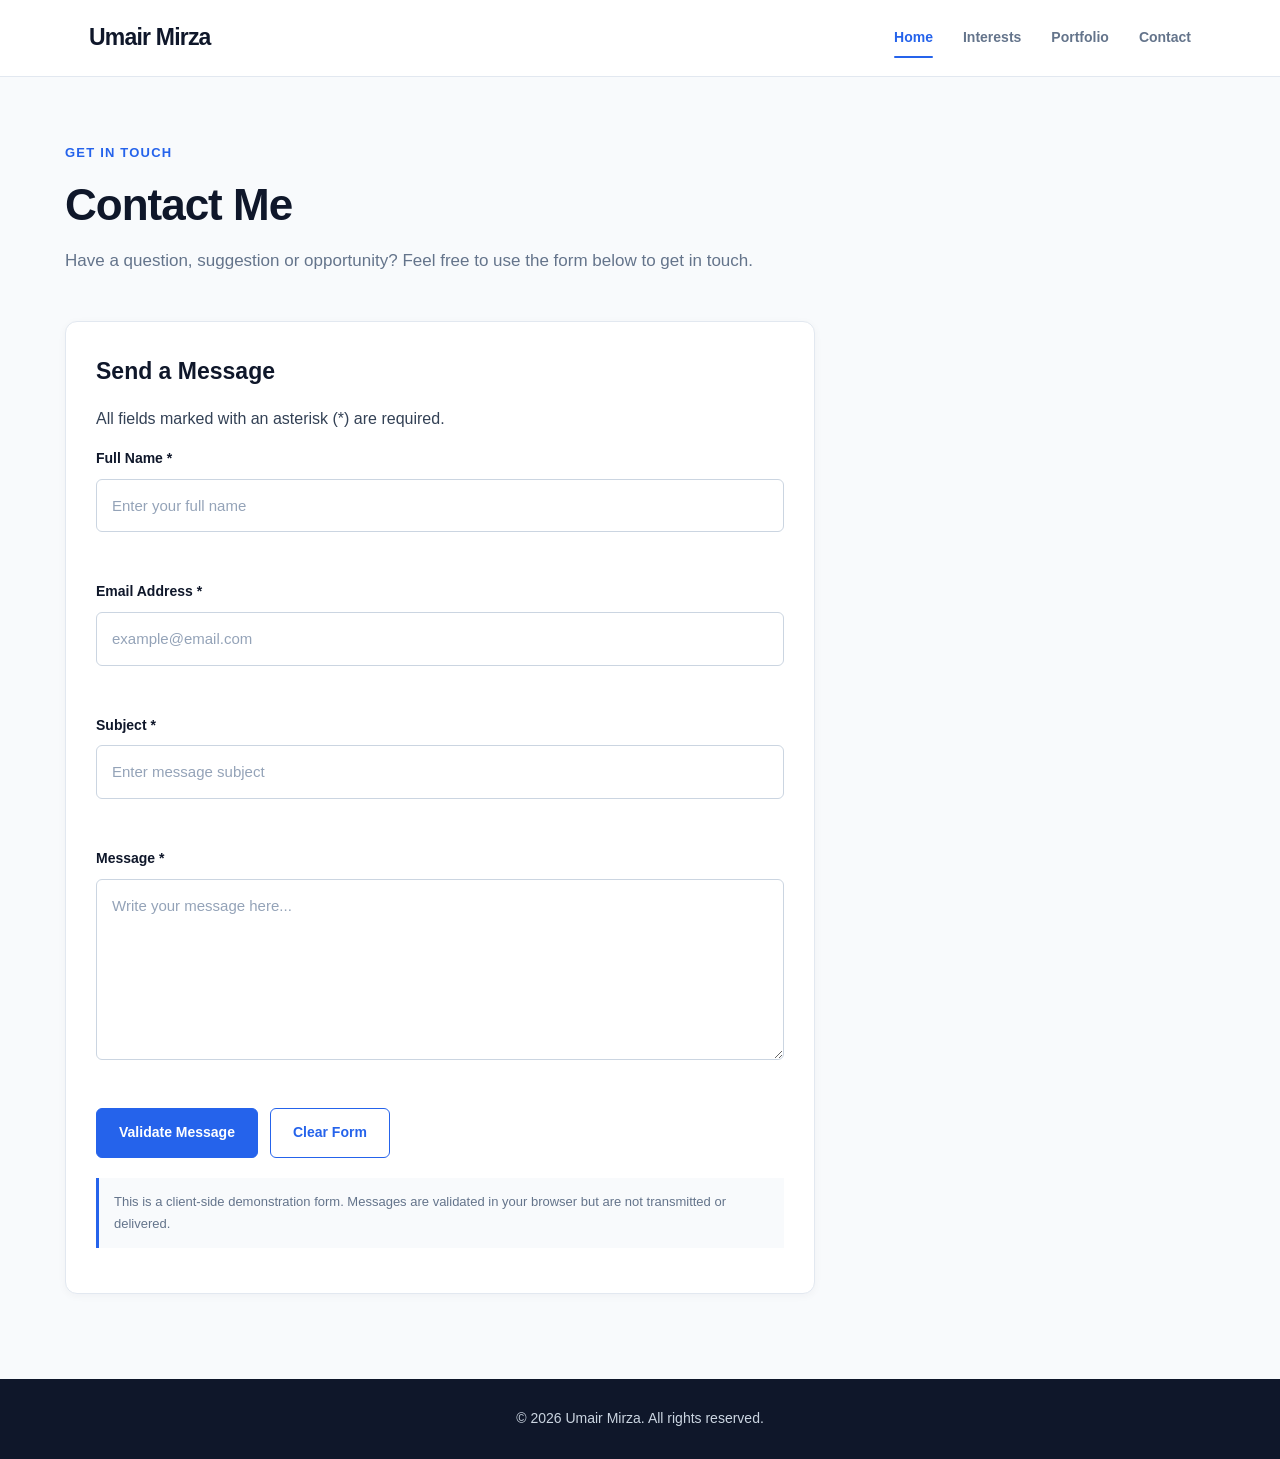
==== commit 699e7eda: "Update contact.html Removed the 'About' link from the contact page." ====
--- a/contact.html
+++ b/contact.html
@@ -32,12 +32,6 @@
                 <li>
                     <a href="index.html" aria-current="page">
                         Home
-                    </a>
-                </li>
-
-                <li>
-                    <a href="about.html">
-                        About
                     </a>
                 </li>
 
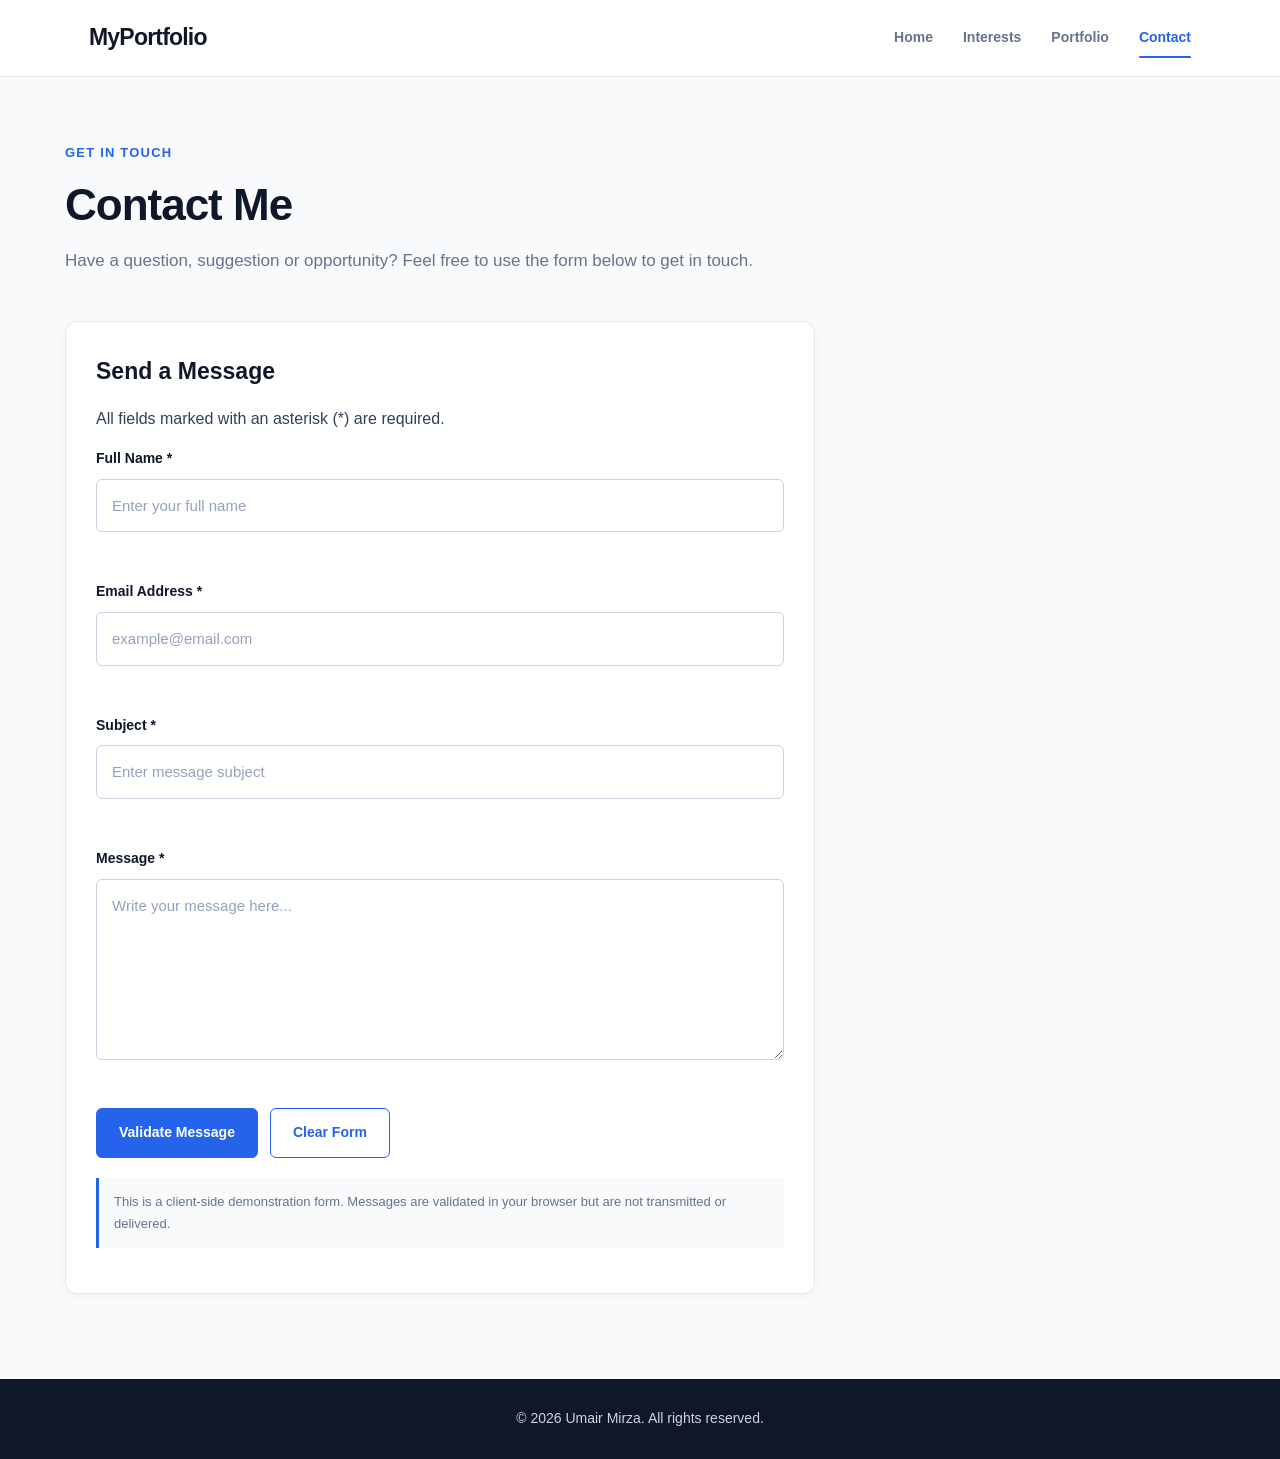
==== commit c0605437: "Refactor header navigation structure in contact.html" ====
--- a/contact.html
+++ b/contact.html
@@ -21,41 +21,33 @@
 
 <body>
 
- <header class="site-header">
-        <nav class="navbar" aria-label="Main navigation">
-
-            <a href="index.html" class="logo">
-                Umair Mirza
-            </a>
-
-            <ul class="nav-links">
-                <li>
-                    <a href="index.html" aria-current="page">
-                        Home
-                    </a>
-                </li>
-
-                <li>
-                    <a href="interests.html">
-                        Interests
-                    </a>
-                </li>
-
-                <li>
-                    <a href="portfolio.html">
-                        Portfolio
-                    </a>
-                </li>
-
-                <li>
-                    <a href="contact.html">
-                        Contact
-                    </a>
-                </li>
-            </ul>
-
-        </nav>
-    </header>
+<header>
+
+    <nav class="navbar" aria-label="Main navigation">
+
+        <a href="index.html" class="logo">
+            MyPortfolio
+        </a>
+
+        <ul class="nav-links">
+
+            <li><a href="index.html">Home</a></li>
+
+            <li><a href="interests.html">Interests</a></li>
+
+            <li><a href="portfolio.html">Portfolio</a></li>
+
+            <li>
+                <a href="contact.html" aria-current="page">
+                    Contact
+                </a>
+            </li>
+
+        </ul>
+
+    </nav>
+
+</header>
 
 
 <main class="page-container">
--- a/assets/css/style.css
+++ b/assets/css/style.css
@@ -1,4 +1,3 @@
-
 :root {
     --primary: #2563eb;
     --primary-hover: #1d4ed8;
@@ -23,6 +22,9 @@
 
     --container: 1150px;
 }
+
+
+
 
 * {
     margin: 0;
@@ -61,16 +63,13 @@
     cursor: pointer;
 }
 
-input,
-textarea,
-select {
-    max-width: 100%;
-}
-
 ::selection {
     background: #bfdbfe;
     color: var(--dark);
 }
+
+
+
 
 header {
     background: rgba(255, 255, 255, 0.96);
@@ -134,6 +133,9 @@
     border-radius: 2px;
 }
 
+
+
+
 .hero {
     max-width: var(--container);
     min-height: 540px;
@@ -203,6 +205,9 @@
     box-shadow: var(--shadow-md);
 }
 
+
+
+
 .hero-buttons {
     display: flex;
     flex-wrap: wrap;
@@ -214,14 +219,18 @@
     display: inline-flex;
     align-items: center;
     justify-content: center;
+
     padding: 12px 22px;
     border-radius: var(--radius-sm);
+
     background: var(--primary);
     color: var(--white);
+
     border: 1px solid var(--primary);
     text-decoration: none;
     font-size: 14px;
     font-weight: 700;
+
     transition:
         background 0.2s ease,
         transform 0.2s ease,
@@ -244,10 +253,14 @@
     color: var(--primary-hover);
 }
 
+
+
+
 .introduction {
     max-width: 900px;
     margin: 45px auto 80px;
     padding: 35px;
+
     background: var(--white);
     border: 1px solid var(--border);
     border-radius: var(--radius-md);
@@ -258,6 +271,9 @@
     font-size: 27px;
     margin-bottom: 14px;
 }
+
+
+
 
 .page-container {
     width: 90%;
@@ -284,12 +300,17 @@
     font-size: 17px;
 }
 
+
+
+
 .content-card {
     background: var(--white);
     border: 1px solid var(--border);
     border-radius: var(--radius-md);
+
     padding: 30px;
     margin-bottom: 25px;
+
     box-shadow: var(--shadow-sm);
 }
 
@@ -302,6 +323,9 @@
 .content-card p {
     margin-bottom: 15px;
 }
+
+
+
 
 .interest-list {
     display: grid;
@@ -329,42 +353,8 @@
     border-radius: var(--radius-sm);
 }
 
-.interest-card {
-    display: flex;
-    flex-direction: column;
-    padding: 0;
-    overflow: hidden;
-}
-
-.interest-image {
-    background: var(--primary-light);
-    padding: 20px;
-}
-
-.interest-image img {
-    width: 100%;
-    height: 190px;
-    object-fit: contain;
-}
-
-.interest-content {
-    padding: 25px;
-}
-
-.interest-content h2 {
-    font-size: 23px;
-    margin: 8px 0 15px;
-}
-
-.interest-content p:not(.project-category) {
-    color: var(--text);
-    font-size: 15px;
-    line-height: 1.8;
-}
-
-.interest-card:hover {
-    border-color: #bfdbfe;
-}
+
+
 
 .project-grid {
     display: grid;
@@ -377,7 +367,9 @@
     border: 1px solid var(--border);
     border-radius: var(--radius-md);
     overflow: hidden;
+
     box-shadow: var(--shadow-sm);
+
     transition:
         transform 0.2s ease,
         box-shadow 0.2s ease;
@@ -425,9 +417,11 @@
 .text-link {
     display: inline-block;
     margin-top: 15px;
+
     color: var(--primary);
     font-size: 14px;
     font-weight: 700;
+
     text-decoration: none;
     transition: color 0.2s ease;
 }
@@ -436,6 +430,8 @@
     color: var(--primary-hover);
     text-decoration: underline;
 }
+
+
 
 .technology-tags {
     display: flex;
@@ -447,15 +443,17 @@
 .technology-tags span {
     background: var(--primary-light);
     color: var(--primary);
+
     padding: 5px 11px;
     border-radius: 5px;
+
     font-size: 12px;
     font-weight: 700;
 }
 
+
 .project-details {
-    max-width: 900px;
-    margin: 0 auto;
+    max-width: 850px;
 }
 
 .project-details h3 {
@@ -473,172 +471,8 @@
     margin-bottom: 8px;
 }
 
-.project-details > h1 {
-    color: var(--dark);
-    font-size: 34px;
-    line-height: 1.3;
-    margin: 12px 0 20px;
-}
-
-.project-details > h2 {
-    color: var(--dark);
-    font-size: 21px;
-    margin: 30px 0 14px;
-}
-
-.project-description {
-    font-size: 17px;
-    color: var(--muted);
-    line-height: 1.8;
-    margin-bottom: 25px;
-}
-
-.project-details > ul {
-    padding-left: 25px;
-}
-
-.project-details > ul li {
-    margin-bottom: 10px;
-}
-
-.project-detail-actions {
-    display: flex;
-    flex-wrap: wrap;
-    gap: 14px;
-    margin-top: 30px;
-}
-
-.project-empty-state {
-    text-align: center;
-    padding: 55px 25px;
-}
-
-.project-empty-state h2 {
-    font-size: 25px;
-}
-
-.project-actions {
-    display: flex;
-    flex-wrap: wrap;
-    align-items: center;
-    gap: 14px;
-    margin-top: 22px;
-}
-
-.quick-view {
-    cursor: pointer;
-}
-
-.project-modal {
-    width: min(90%, 650px);
-    max-height: 85vh;
-    margin: auto;
-    padding: 0;
-    border: 1px solid var(--border);
-    border-radius: var(--radius-lg);
-    background: var(--white);
-    color: var(--text);
-    box-shadow: 0 20px 60px rgba(15, 23, 42, 0.2);
-}
-
-.project-modal[open] {
-    display: block;
-}
-
-.project-modal::backdrop {
-    background: rgba(15, 23, 42, 0.65);
-    backdrop-filter: blur(3px);
-}
-
-.modal-header {
-    display: flex;
-    align-items: center;
-    justify-content: space-between;
-    gap: 15px;
-    padding: 22px 25px;
-    border-bottom: 1px solid var(--border);
-}
-
-.modal-header h2 {
-    color: var(--dark);
-    font-size: 21px;
-}
-
-.modal-close {
-    width: 38px;
-    height: 38px;
-    display: flex;
-    align-items: center;
-    justify-content: center;
-    border: none;
-    border-radius: 50%;
-    background: #f1f5f9;
-    color: var(--dark);
-    font-size: 25px;
-}
-
-.modal-close:hover {
-    background: #e2e8f0;
-}
-
-.modal-content {
-    padding: 25px;
-    overflow-y: auto;
-}
-
-.modal-content h2 {
-    color: var(--dark);
-    margin: 12px 0;
-}
-
-.modal-content h3 {
-    color: var(--dark);
-    font-size: 17px;
-    margin: 23px 0 12px;
-}
-
-.modal-content ul {
-    padding-left: 23px;
-}
-
-.modal-content li {
-    margin-bottom: 8px;
-}
-
-.modal-content > p {
-    margin-bottom: 15px;
-}
-
-.project-status {
-    margin: 22px 0;
-    padding: 12px 15px;
-    border-radius: var(--radius-sm);
-    background: var(--primary-light);
-    color: var(--dark);
-    font-size: 13px;
-    font-weight: 600;
-}
-
-.profile-information {
-    margin-top: 22px;
-    padding: 18px 20px;
-    background: var(--white);
-    border: 1px solid var(--border);
-    border-radius: var(--radius-md);
-}
-
-.profile-information p {
-    margin-bottom: 8px;
-    font-size: 14px;
-}
-
-.profile-information p:last-child {
-    margin-bottom: 0;
-}
-
-.profile-information strong {
-    color: var(--dark);
-}
+
+
 
 .contact-card {
     max-width: 750px;
@@ -660,16 +494,15 @@
 .form-group textarea {
     display: block;
     width: 100%;
+
     padding: 13px 15px;
+
     border: 1px solid #cbd5e1;
     border-radius: var(--radius-sm);
+
     background: var(--white);
     color: var(--dark);
     font-size: 15px;
-    transition:
-        border-color 0.2s ease,
-        box-shadow 0.2s ease,
-        background 0.2s ease;
 }
 
 .form-group textarea {
@@ -682,64 +515,15 @@
     color: #94a3b8;
 }
 
-.form-group input.input-error,
-.form-group textarea.input-error {
-    border-color: #dc2626;
-    background: #fef2f2;
-}
-
-.form-group input.input-error:focus,
-.form-group textarea.input-error:focus {
-    outline: 2px solid #dc2626;
-    outline-offset: 2px;
-}
-
-.field-error {
-    display: block;
-    min-height: 20px;
-    margin-top: 5px;
-    color: #dc2626;
-    font-size: 13px;
-    font-weight: 600;
-}
-
-.form-feedback {
-    display: none;
-    padding: 13px 16px;
-    margin: 20px 0;
-    border-radius: var(--radius-sm);
-    font-size: 14px;
-    line-height: 1.6;
-}
-
-.form-feedback.error-message {
-    display: block;
-    background: #fef2f2;
-    color: #991b1b;
-    border: 1px solid #fecaca;
-}
-
-.form-feedback.success-message {
-    display: block;
-    background: #f0fdf4;
-    color: #166534;
-    border: 1px solid #bbf7d0;
-}
-
-.form-actions {
-    display: flex;
-    flex-wrap: wrap;
-    gap: 12px;
-    margin-top: 22px;
-}
-
-.form-disclaimer {
-    margin-top: 20px;
-    padding: 13px 15px;
-    background: #f8fafc;
-    border-left: 3px solid var(--primary);
-    color: var(--muted);
-    font-size: 13px;
+
+
+
+a:focus-visible,
+button:focus-visible,
+input:focus-visible,
+textarea:focus-visible {
+    outline: 3px solid #2563eb;
+    outline-offset: 3px;
 }
 
 a,
@@ -749,41 +533,24 @@
     scroll-margin-top: 100px;
 }
 
-a:focus-visible,
-button:focus-visible,
-input:focus-visible,
-textarea:focus-visible,
-select:focus-visible,
-:focus-visible {
-    outline: 3px solid var(--primary);
-    outline-offset: 3px;
-}
-
-:focus:not(:focus-visible) {
-    outline: none;
-}
-
-.visually-hidden {
-    position: absolute;
-    width: 1px;
-    height: 1px;
-    padding: 0;
-    margin: -1px;
-    overflow: hidden;
-    clip: rect(0, 0, 0, 0);
-    white-space: nowrap;
-    border: 0;
-}
+
+
 
 footer {
     background: var(--dark);
     color: #cbd5e1;
+
     text-align: center;
     padding: 28px 20px;
+
     font-size: 14px;
 }
 
+
+
+
 @media (max-width: 900px) {
+
     .hero {
         gap: 35px;
     }
@@ -792,9 +559,14 @@
         width: 250px;
         height: 250px;
     }
-}
+
+}
+
+
+
 
 @media (max-width: 768px) {
+
     .navbar {
         flex-direction: column;
         padding: 18px;
@@ -847,49 +619,13 @@
         margin: 40px auto 60px;
     }
 
-    .interest-image img {
-        height: 165px;
-    }
-
-    .interest-content {
-        padding: 20px;
-    }
-}
-
-@media (max-width: 600px) {
-    .project-modal {
-        width: 94%;
-        max-height: 90vh;
-    }
-
-    .modal-header,
-    .modal-content {
-        padding: 18px;
-    }
-
-    .project-details > h1 {
-        font-size: 27px;
-    }
-
-    .project-actions {
-        align-items: stretch;
-        flex-direction: column;
-    }
-
-    .project-actions .btn {
-        width: 100%;
-    }
-
-    .form-actions {
-        flex-direction: column;
-    }
-
-    .form-actions .btn {
-        width: 100%;
-    }
-}
+}
+
+
+
 
 @media (max-width: 420px) {
+
     body {
         font-size: 15px;
     }
@@ -921,9 +657,14 @@
     .content-card {
         padding: 20px;
     }
-}
+
+}
+
+
+
 
 @media (prefers-reduced-motion: reduce) {
+
     *,
     *::before,
     *::after {
@@ -932,4 +673,394 @@
         animation-duration: 0.01ms !important;
         animation-iteration-count: 1 !important;
     }
-}
+
+}
+
+
+
+.interest-card {
+    display: flex;
+    flex-direction: column;
+    padding: 0;
+    overflow: hidden;
+}
+
+.interest-image {
+    background: #eff6ff;
+    padding: 20px;
+}
+
+.interest-image img {
+    width: 100%;
+    height: 190px;
+    object-fit: contain;
+}
+
+.interest-content {
+    padding: 25px;
+}
+
+.interest-content h2 {
+    font-size: 23px;
+    margin: 8px 0 15px;
+}
+
+.interest-content p:not(.project-category) {
+    color: var(--text);
+    font-size: 15px;
+    line-height: 1.8;
+}
+
+.interest-card:hover {
+    border-color: #bfdbfe;
+}
+
+@media (max-width: 768px) {
+
+    .interest-image img {
+        height: 165px;
+    }
+
+    .interest-content {
+        padding: 20px;
+    }
+
+}
+
+
+
+.profile-information {
+    margin-top: 22px;
+    padding: 18px 20px;
+    background: var(--white);
+    border: 1px solid var(--border);
+    border-radius: var(--radius-md);
+}
+
+.profile-information p {
+    margin-bottom: 8px;
+    font-size: 14px;
+}
+
+.profile-information p:last-child {
+    margin-bottom: 0;
+}
+
+.profile-information strong {
+    color: var(--dark);
+}
+
+
+
+.project-actions {
+    display: flex;
+    flex-wrap: wrap;
+    align-items: center;
+    gap: 14px;
+    margin-top: 22px;
+}
+
+.quick-view {
+    cursor: pointer;
+}
+
+
+
+
+.project-modal {
+    width: min(90%, 650px);
+    max-height: 85vh;
+
+    margin: auto;
+    padding: 0;
+
+    border: 1px solid var(--border);
+    border-radius: var(--radius-lg);
+
+    background: var(--white);
+    color: var(--text);
+
+    box-shadow: 0 20px 60px rgba(15, 23, 42, 0.2);
+}
+
+.project-modal[open] {
+    display: block;
+}
+
+.project-modal::backdrop {
+    background: rgba(15, 23, 42, 0.65);
+    backdrop-filter: blur(3px);
+}
+
+
+
+.modal-header {
+    display: flex;
+    align-items: center;
+    justify-content: space-between;
+    gap: 15px;
+
+    padding: 22px 25px;
+
+    border-bottom: 1px solid var(--border);
+}
+
+.modal-header h2 {
+    color: var(--dark);
+    font-size: 21px;
+}
+
+.modal-close {
+    width: 38px;
+    height: 38px;
+
+    display: flex;
+    align-items: center;
+    justify-content: center;
+
+    border: none;
+    border-radius: 50%;
+
+    background: #f1f5f9;
+    color: var(--dark);
+
+    font-size: 25px;
+}
+
+.modal-close:hover {
+    background: #e2e8f0;
+}
+
+
+
+
+.modal-content {
+    padding: 25px;
+    overflow-y: auto;
+}
+
+.modal-content h2 {
+    color: var(--dark);
+    margin: 12px 0;
+}
+
+.modal-content h3 {
+    color: var(--dark);
+    font-size: 17px;
+    margin: 23px 0 12px;
+}
+
+.modal-content ul {
+    padding-left: 23px;
+}
+
+.modal-content li {
+    margin-bottom: 8px;
+}
+
+.modal-content > p {
+    margin-bottom: 15px;
+}
+
+.project-status {
+    margin: 22px 0;
+    padding: 12px 15px;
+
+    border-radius: var(--radius-sm);
+    background: var(--primary-light);
+
+    color: var(--dark);
+    font-size: 13px;
+    font-weight: 600;
+}
+
+
+
+
+.project-details {
+    max-width: 900px;
+    margin: 0 auto;
+}
+
+.project-details > h1 {
+    color: var(--dark);
+    font-size: 34px;
+    line-height: 1.3;
+    margin: 12px 0 20px;
+}
+
+.project-details > h2 {
+    color: var(--dark);
+    font-size: 21px;
+    margin: 30px 0 14px;
+}
+
+.project-description {
+    font-size: 17px;
+    color: var(--muted);
+    line-height: 1.8;
+    margin-bottom: 25px;
+}
+
+.project-details > ul {
+    padding-left: 25px;
+}
+
+.project-details > ul li {
+    margin-bottom: 10px;
+}
+
+.project-detail-actions {
+    display: flex;
+    flex-wrap: wrap;
+    gap: 14px;
+    margin-top: 30px;
+}
+
+
+
+.project-empty-state {
+    text-align: center;
+    padding: 55px 25px;
+}
+
+.project-empty-state h2 {
+    font-size: 25px;
+}
+
+
+
+@media (max-width: 600px) {
+
+    .project-modal {
+        width: 94%;
+        max-height: 90vh;
+    }
+
+    .modal-header,
+    .modal-content {
+        padding: 18px;
+    }
+
+    .project-details > h1 {
+        font-size: 27px;
+    }
+
+    .project-actions {
+        align-items: stretch;
+        flex-direction: column;
+    }
+
+    .project-actions .btn {
+        width: 100%;
+    }
+
+}
+
+
+
+
+.form-group input,
+.form-group textarea {
+    transition:
+        border-color 0.2s ease,
+        box-shadow 0.2s ease,
+        background 0.2s ease;
+}
+
+
+
+
+.form-group input.input-error,
+.form-group textarea.input-error {
+    border-color: #dc2626;
+    background: #fef2f2;
+}
+
+.form-group input.input-error:focus,
+.form-group textarea.input-error:focus {
+    outline: 2px solid #dc2626;
+    outline-offset: 2px;
+}
+
+
+
+.field-error {
+    display: block;
+    min-height: 20px;
+
+    margin-top: 5px;
+
+    color: #dc2626;
+    font-size: 13px;
+    font-weight: 600;
+}
+
+
+
+.form-feedback {
+    display: none;
+
+    padding: 13px 16px;
+    margin: 20px 0;
+
+    border-radius: var(--radius-sm);
+
+    font-size: 14px;
+    line-height: 1.6;
+}
+
+.form-feedback.error-message {
+    display: block;
+
+    background: #fef2f2;
+    color: #991b1b;
+
+    border: 1px solid #fecaca;
+}
+
+.form-feedback.success-message {
+    display: block;
+
+    background: #f0fdf4;
+    color: #166534;
+
+    border: 1px solid #bbf7d0;
+}
+
+
+
+.form-actions {
+    display: flex;
+    flex-wrap: wrap;
+    gap: 12px;
+    margin-top: 22px;
+}
+
+
+
+.form-disclaimer {
+    margin-top: 20px;
+
+    padding: 13px 15px;
+
+    background: #f8fafc;
+    border-left: 3px solid var(--primary);
+
+    color: var(--muted);
+    font-size: 13px;
+}
+
+
+
+@media (max-width: 600px) {
+
+    .form-actions {
+        flex-direction: column;
+    }
+
+    .form-actions .btn {
+        width: 100%;
+    }
+
+}
